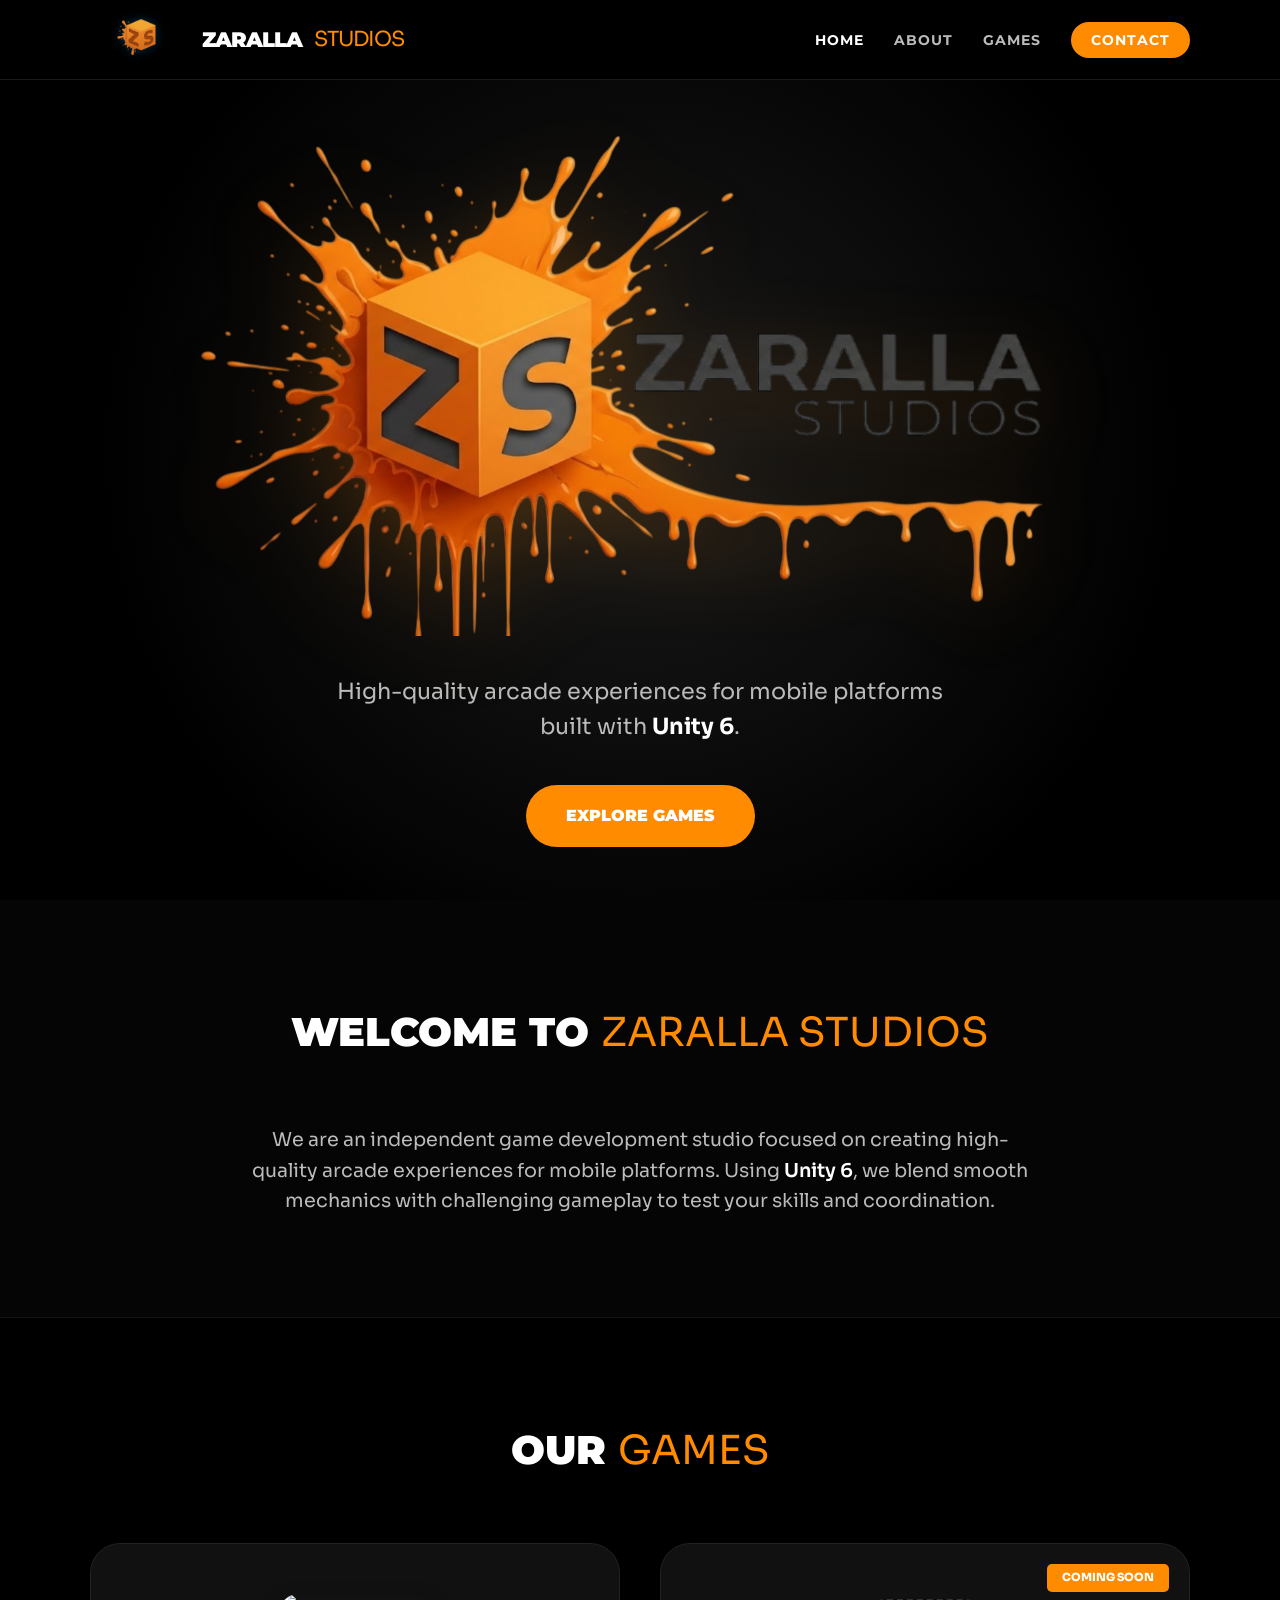
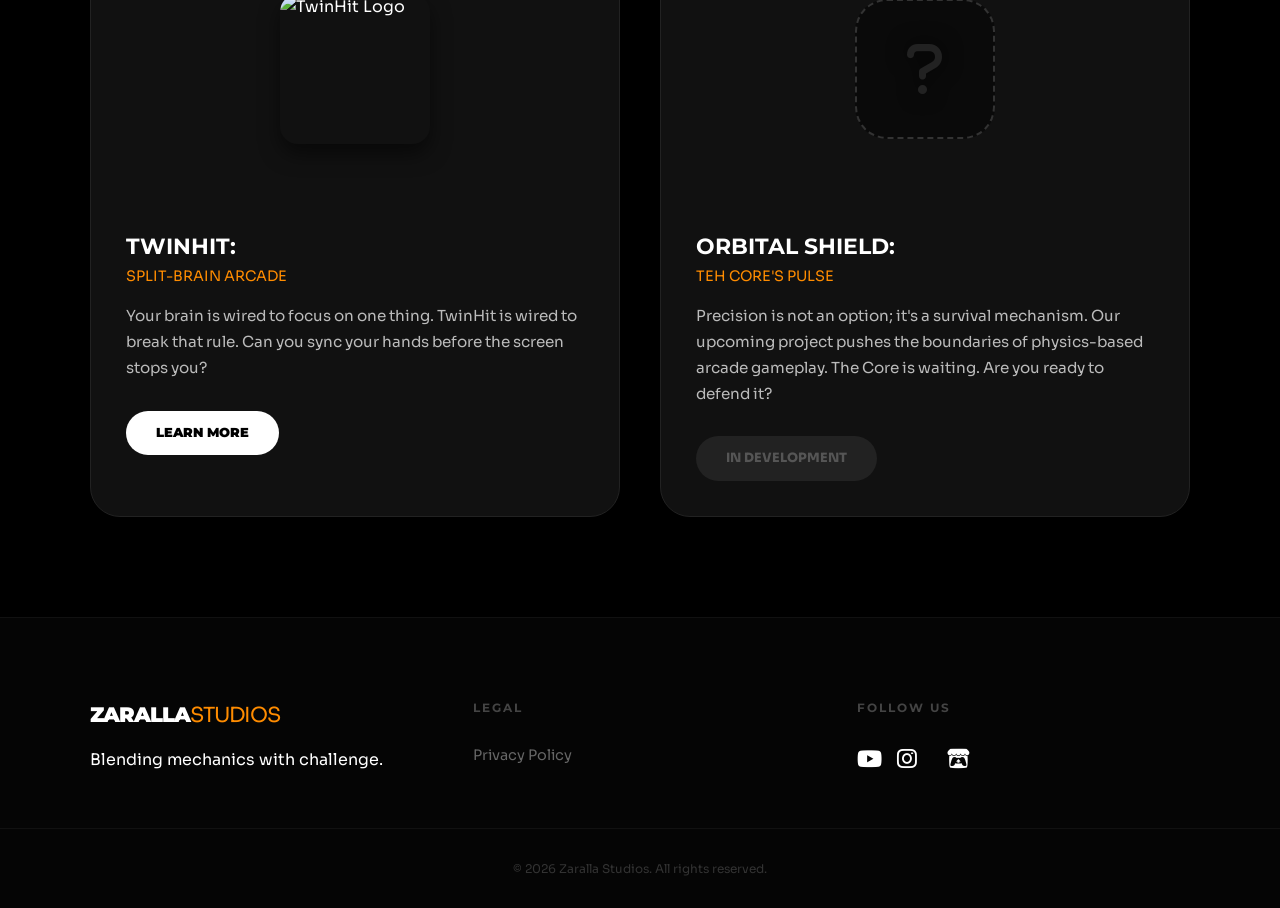
==== index.html @ 18793d9e "Primera version de la web Zaralla Studios" ====
<!doctype html>
<html lang="en">
  <head>
    <meta charset="UTF-8" />
    <meta
      name="viewport"
      content="width=device-width, initial-scale=1.0, maximum-scale=1.0, user-scalable=no"
    />
    <title>Zaralla Studios | Official Site</title>
    <link
      href="https://fonts.googleapis.com/css2?family=Montserrat:wght@700;900&family=Sora:wght@400;600;700&display=swap"
      rel="stylesheet"
    />
    <link
      rel="stylesheet"
      href="https://cdnjs.cloudflare.com/ajax/libs/font-awesome/6.0.0/css/all.min.css"
    />
    <link rel="stylesheet" href="css/style.css" />
  </head>
  <body>
    <!-- NAVBAR -->
    <nav id="navbar">
      <div class="container nav-container">
        <a href="index.html" class="logo">
          <!-- Tu logo aquí -->
          <img
            src="assets/icono_sinFondo1.png"
            alt="Zaralla Studios Logo"
            class="nav-logo-img"
          />
          ZARALLA<span>STUDIOS</span>
        </a>
        <button class="menu-toggle" id="mobile-menu" aria-label="Open Menu">
          <span class="bar"></span>
          <span class="bar"></span>
          <span class="bar"></span>
        </button>
        <ul class="nav-links">
          <li><a href="index.html" class="active">Home</a></li>
          <li><a href="#about">About</a></li>
          <li><a href="games.html">Games</a></li>
          <li>
            <a href="mailto:zarallastudios@gmail.com" class="nav-cta"
              >Contact</a
            >
          </li>
        </ul>
      </div>
    </nav>

    <!-- HERO MINIMALISTA E IMPACTANTE -->
    <header class="hero-minimal">
      <div class="container hero-content">
        <!-- Tu imagen de marca (recuerda que debe ser PNG transparente) -->
        <div class="logo-wrapper">
          <img
            src="assets/encabezado_4096_sinFondo.png"
            alt="Zaralla Studios"
            class="hero-branding-img fade-in"
          />
        </div>

        <p class="hero-tagline fade-in-delayed">
          High-quality arcade experiences for mobile platforms built with
          <strong>Unity 6</strong>.
        </p>

        <div class="hero-btns fade-in-delayed">
          <a href="#games" class="btn-primary">Explore Games</a>
        </div>
      </div>
    </header>

    <!-- SECTION: ABOUT US -->
    <section id="about" class="about-section">
      <div class="container">
        <div class="section-header">
          <h2>Welcome to <span>Zaralla Studios</span></h2>
        </div>
        <div class="about-content">
          <p>
            We are an independent game development studio focused on creating
            high-quality arcade experiences for mobile platforms. Using
            <strong>Unity 6</strong>, we blend smooth mechanics with challenging
            gameplay to test your skills and coordination.
          </p>
        </div>
      </div>
    </section>

    <!-- SECTION: GAMES GRID -->
    <section id="games" class="games-section">
      <div class="container">
        <div class="section-header">
          <h2>Our <span>Games</span></h2>
        </div>

        <div class="games-grid">
          <!-- Card 1: TwinHit -->
          <div class="game-card">
            <div
              class="game-img"
              style="
                background-image: url(&quot;https://via.placeholder.com/600x400/111/00A6FF?text=TwinHit+Banner&quot;);
              "
            >
              <img
                src="assets/twinhit/TwinHit_icon_sinFondo.png"
                alt="TwinHit Logo"
                class="card-game-logo"
              />
            </div>
            <div class="game-info">
              <h3>TwinHit: <span>Split-Brain Arcade</span></h3>
              <p>
                Your brain is wired to focus on one thing. TwinHit is wired to
                break that rule. Can you sync your hands before the screen stops
                you?
              </p>
              <a href="twinhit-details.html" class="btn-card">Learn More</a>
            </div>
          </div>

          <!-- Card 2: Upcoming Project -->
          <div class="game-card upcoming">
            <div
              class="game-img"
              style="
                background-image: url(&quot;https://via.placeholder.com/600x400/050505/333?text=Classified&quot;);
              "
            >
              <div class="coming-soon-badge">Coming Soon</div>
              <div class="mystery-box-card">
                <i class="fas fa-question"></i>
              </div>
            </div>
            <div class="game-info">
              <h3>Orbital Shield: <span>Teh Core's Pulse</span></h3>
              <p>
                Precision is not an option; it's a survival mechanism. Our
                upcoming project pushes the boundaries of physics-based arcade
                gameplay. The Core is waiting. Are you ready to defend it?
              </p>
              <span class="btn-disabled">In Development</span>
            </div>
          </div>
        </div>
      </div>
    </section>

    <!-- FOOTER -->
    <footer class="site-footer">
      <div class="container footer-content">
        <div class="footer-brand">
          <div class="logo">ZARALLA<span>STUDIOS</span></div>
          <p>Blending mechanics with challenge.</p>
        </div>
        <div class="footer-links">
          <h4>Legal</h4>
          <ul>
            <li>
              <a href="privacy-policy.html" target="_blank">Privacy Policy</a>
            </li>
          </ul>
        </div>
        <div class="footer-social">
          <h4>Follow Us</h4>
          <div class="social-icons">
            <a href="https://www.youtube.com/@ZarallaStudios" target="_blank"
              ><i class="fab fa-youtube"></i
            ></a>
            <a href="https://www.instagram.com/zarallastudios/" target="_blank"
              ><i class="fab fa-instagram"></i
            ></a>
            <a href="https://twitter.com/ZarallaStudios" target="_blank"
              ><i class="fab fa-x-twitter"></i
            ></a>
            <a href="https://zarallastudios.itch.io/" target="_blank"
              ><i class="fab fa-itch-io"></i
            ></a>
          </div>
        </div>
      </div>
      <div class="footer-bottom">
        <p>&copy; 2026 Zaralla Studios. All rights reserved.</p>
      </div>
    </footer>

    <script src="js/script.js"></script>
  </body>
</html>
---- css/style.css ----
:root {
  --accent-color: #ff8c00;
  --bg-dark: #000000;
  --card-bg: #111111;
  --text-gray: #bbbbbb;
  --font-heading: "Montserrat", sans-serif;
  --font-main: "Sora", sans-serif;
}

* {
  margin: 0;
  padding: 0;
  box-sizing: border-box;
}
body {
  background-color: var(--bg-dark);
  color: white;
  font-family: var(--font-main);
  line-height: 1.6;
  overflow-x: hidden;
}

h1,
h2,
h3,
h4,
h5,
.logo,
.nav-links a,
.btn-primary,
.btn-secondary-outline,
.btn-card,
.btn-store-big,
.btn-huge {
  font-family: var(--font-heading);
  font-weight: 700;
}

p,
li,
span,
.last-updated {
  font-family: var(--font-main);
  font-weight: 400;
}

strong {
  font-weight: 600;
}

body.menu-open {
  overflow: hidden;
}
.container {
  width: 90%;
  max-width: 1100px;
  margin: 0 auto;
}

/* NAVBAR */
#navbar {
  height: 80px;
  background: rgba(0, 0, 0, 0.95);
  display: flex;
  align-items: center;
  position: fixed;
  width: 100%;
  top: 0;
  z-index: 1000;
  border-bottom: 1px solid #1a1a1a;
}
.nav-container {
  display: flex;
  justify-content: space-between;
  align-items: center;
  width: 100%;
}
/* --- AJUSTE DE LOGO EN NAVBAR --- */
.logo {
  display: flex; /* Para alinear imagen y texto en línea */
  align-items: center; /* Centrado vertical */
  gap: 12px; /* Espacio entre el logo y el nombre del estudio */
  font-family: var(--font-heading);
  font-weight: 900;
  font-size: 1.3rem; /* Ajustado ligeramente para dar espacio al logo */
  text-decoration: none;
  color: white;
  letter-spacing: -1px;
}

.nav-logo-img {
  height: 100px; /* Tamaño ideal para la navbar */
  width: auto;
  border-radius: 8px; /* Opcional: le da un look de "App Icon" estilo Supercell */
  object-fit: contain;
  /* Si tu logo tiene brillo o color, puedes añadir un leve resplandor azul */
  filter: drop-shadow(0 0 5px rgba(0, 166, 255, 0.3));
}

/* Ajuste para móviles (pantallas muy pequeñas) */
@media (max-width: 480px) {
  .logo {
    font-size: 1.1rem; /* Reducimos el texto un poco para que quepa todo */
    gap: 8px;
  }
  .nav-logo-img {
    height: 50px; /* Logo un poco más pequeño en móvil */
  }
}
.logo span {
  color: var(--accent-color);
}
.nav-links {
  display: flex;
  list-style: none;
  gap: 30px;
  align-items: center;
}
.nav-links a {
  text-decoration: none;
  color: var(--text-gray);
  font-weight: 700;
  font-size: 0.85rem;
  text-transform: uppercase;
  letter-spacing: 1px;
}
.nav-links a.active,
.nav-links a:hover {
  color: white;
}
.nav-cta {
  background: var(--accent-color);
  color: white !important;
  padding: 10px 20px;
  border-radius: 50px;
}

/* MENU TOGGLE */
.menu-toggle {
  display: none;
  flex-direction: column;
  gap: 6px;
  background: none;
  border: none;
  cursor: pointer;
  z-index: 1100;
}
.menu-toggle .bar {
  width: 28px;
  height: 3px;
  background: white;
  transition: 0.4s;
}

@media (max-width: 992px) {
  .menu-toggle {
    display: flex;
  }
  .nav-links {
    position: fixed;
    right: -100%;
    top: 0;
    width: 100%;
    height: 100vh;
    background: #000;
    flex-direction: column;
    justify-content: center;
    gap: 40px;
    transition: 0.5s;
  }
  .nav-links.active {
    right: 0;
  }
  .nav-links a {
    font-size: 1.8rem;
  }
  .menu-toggle.is-active .bar:nth-child(2) {
    opacity: 0;
  }
  .menu-toggle.is-active .bar:nth-child(1) {
    transform: translateY(9px) rotate(45deg);
  }
  .menu-toggle.is-active .bar:nth-child(3) {
    transform: translateY(-9px) rotate(-45deg);
  }
}

/* HERO */
.hero {
  height: 85vh;
  background: url("https://images.unsplash.com/photo-1550745165-9bc0b252726f?auto=format&fit=crop&q=80")
    center/cover;
  display: flex;
  align-items: center;
  position: relative;
  text-align: center;
  margin-bottom: 40px;
}
.hero-overlay {
  position: absolute;
  top: 0;
  left: 0;
  width: 100%;
  height: 100%;
  background: radial-gradient(circle, rgba(0, 0, 0, 0.3), rgba(0, 0, 0, 0.9));
}
.hero-content {
  position: relative;
  z-index: 10;
  width: 100%;
}
.hero h1 {
  font-family: var(--font-heading);
  font-size: clamp(2.5rem, 8vw, 4.5rem);
  font-weight: 900;
  margin-bottom: 20px;
}
.hero h1 span {
  color: var(--accent-color);
}
.hero p {
  font-size: 1.2rem;
  color: var(--text-gray);
  max-width: 700px;
  margin: 0 auto 40px;
}
.btn-primary {
  background: var(--accent-color);
  color: white;
  padding: 18px 40px;
  border-radius: 50px;
  text-decoration: none;
  font-weight: 900;
  text-transform: uppercase;
  display: inline-block;
}

/* --- HERO MINIMALISTA --- */
.hero-minimal {
  height: 100vh;
  min-height: 700px;
  background-color: var(--bg-dark);
  /* Un degradado radial sutil para dar profundidad detrás del logo */
  background: radial-gradient(circle at center, #1a1a1a 0%, #000000 70%);
  display: flex;
  align-items: center;
  justify-content: center;
  text-align: center;
  padding-top: 80px; /* Espacio para la navbar */
}

.logo-wrapper {
  margin-bottom: 30px;
  perspective: 1000px;
}

.hero-branding-img {
  width: 95%;
  max-width: 900px; /* Tamaño grande e impactante */
  height: auto;
  /* Sombra naranja sutil para que el logo parezca que flota */
  filter: drop-shadow(0 20px 40px rgba(255, 140, 0, 0.2));
  animation:
    heroEntrance 1.5s ease-out,
    floating 4s ease-in-out infinite;
}

.hero-tagline {
  font-family: var(--font-main);
  font-size: 1.4rem;
  color: var(--text-gray);
  max-width: 650px;
  margin: 0 auto 40px;
  line-height: 1.6;
}

.hero-tagline strong {
  color: white;
  font-weight: 700;
}

/* Animaciones */
@keyframes heroEntrance {
  from {
    opacity: 0;
    transform: scale(0.9) translateY(30px);
  }
  to {
    opacity: 1;
    transform: scale(1) translateY(0);
  }
}

@keyframes floating {
  0%,
  100% {
    transform: translateY(0);
  }
  50% {
    transform: translateY(-15px);
  }
}

/* SECTIONS COMMON */
section {
  padding: 100px 0;
  border-bottom: 1px solid #111;
}
.section-header {
  text-align: center;
  margin-bottom: 60px;
}
.section-header h2 {
  font-family: var(--font-heading);
  font-size: 2.5rem;
  text-transform: uppercase;
  font-weight: 900;
}
.section-header h2 span {
  color: var(--accent-color);
}

/* ABOUT */
.about-section {
  background: #050505;
  text-align: center;
}
.about-content {
  max-width: 800px;
  margin: 0 auto;
  font-size: 1.2rem;
  color: var(--text-gray);
}
.about-content strong {
  color: white;
}

/* GAMES GRID */
.games-grid {
  display: grid;
  grid-template-columns: repeat(auto-fit, minmax(320px, 1fr));
  gap: 40px;
}
.game-card {
  background: var(--card-bg);
  border-radius: 30px;
  overflow: hidden;
  transition: 0.3s;
  border: 1px solid #222;
}
.game-card:hover {
  transform: translateY(-10px);
  border-color: var(--accent-color);
}
.game-img {
  height: 250px;
  background-size: cover;
  background-position: center;
  position: relative;
  display: flex;
  align-items: center;
  justify-content: center;
}
.card-game-logo {
  width: 150px;
  height: 150px;
  border-radius: 18px;
  position: relative;
  z-index: 5;
  box-shadow: 0 10px 20px rgba(0, 0, 0, 0.5);
}

@media (max-width: 768px) {
  .card-game-logo {
    width: 110px; /* Un poco más pequeño en móviles */
    height: 110px;
  }
  .game-img {
    height: 220px;
  }
}

.game-info {
  padding: 35px;
}
.game-info h3 {
  font-family: var(--font-heading);
  font-size: 1.4rem;
  margin-bottom: 15px;
  text-transform: uppercase;
}
.game-info h3 span {
  color: var(--accent-color);
  display: block;
  font-size: 0.9rem;
}
.game-info p {
  color: var(--text-gray);
  font-size: 0.95rem;
  margin-bottom: 30px;
  line-height: 1.7;
}

.btn-card {
  display: inline-block;
  padding: 12px 30px;
  background: white;
  color: black;
  text-decoration: none;
  border-radius: 50px;
  font-weight: 900;
  font-size: 0.8rem;
  text-transform: uppercase;
}
.btn-disabled {
  display: inline-block;
  padding: 12px 30px;
  background: #222;
  color: #555;
  border-radius: 50px;
  font-weight: 900;
  font-size: 0.8rem;
  text-transform: uppercase;
}

.coming-soon-badge {
  position: absolute;
  top: 20px;
  right: 20px;
  background: var(--accent-color);
  color: white;
  padding: 5px 15px;
  border-radius: 5px;
  font-weight: 900;
  font-size: 0.7rem;
  text-transform: uppercase;
  z-index: 6;
}

/* --- MYSTERY BOX PARA LAS TARJETAS DEL INDEX --- */

.mystery-box-card {
  width: 140px; /* Mismo tamaño que el logo de TwinHit */
  height: 140px;
  background: #0a0a0a; /* Fondo muy oscuro */
  border: 2px dashed #333; /* Borde discontinuo misterioso */
  border-radius: 32px; /* Mismo redondeo que los logos */
  display: flex;
  align-items: center;
  justify-content: center;
  font-size: 3.5rem; /* Tamaño del signo de interrogación */
  color: #222; /* Color gris oscuro inicial */
  position: relative;
  z-index: 5;
  transition: all 0.4s cubic-bezier(0.175, 0.885, 0.32, 1.275);
}

/* Efecto cuando pasas el ratón por la tarjeta */
.game-card:hover .mystery-box-card {
  border-color: var(--accent-color); /* El borde se vuelve naranja */
  color: var(--accent-color); /* El signo ? se vuelve naranja */
  transform: scale(1.1) rotate(-5deg); /* Se infla y gira un poco */
  box-shadow: 0 0 30px rgba(255, 140, 0, 0.2); /* Brillo naranja sutil */
  background: #111;
}

/* Ajuste para que el signo de interrogación brille un poco */
.mystery-box-card i {
  filter: drop-shadow(0 0 10px rgba(0, 0, 0, 0.8));
}

/* FOOTER */
.site-footer {
  background: #050505;
  padding: 80px 0 30px;
}
.footer-content {
  display: grid;
  grid-template-columns: repeat(auto-fit, minmax(200px, 1fr));
  gap: 50px;
  margin-bottom: 50px;
}
.footer-brand .logo {
  margin-bottom: 15px;
  display: block;
}
.footer-links h4,
.footer-social h4 {
  font-family: var(--font-heading);
  font-size: 0.75rem;
  text-transform: uppercase;
  letter-spacing: 2px;
  margin-bottom: 25px;
  color: #444;
}
.footer-links ul {
  list-style: none;
}
.footer-links a {
  color: #666;
  text-decoration: none;
  font-size: 0.9rem;
  transition: 0.3s;
}
.footer-links a:hover {
  color: white;
}
.social-icons {
  display: flex;
  gap: 15px;
}
.social-icons a {
  color: #fff;
  font-size: 1.4rem;
  transition: 0.3s;
}
.social-icons a:hover {
  color: var(--accent-color);
  transform: translateY(-5px);
}
.footer-bottom {
  text-align: center;
  border-top: 1px solid #111;
  padding-top: 30px;
  color: #333;
  font-size: 0.75rem;
}

@media (max-width: 768px) {
  section {
    padding: 60px 0;
  }
  .games-grid {
    grid-template-columns: 1fr;
  }
}

/* --- GAMES PAGE SPECIFIC --- */

.page-header {
  padding: 150px 0 60px;
  text-align: center;
  background: linear-gradient(to bottom, #0a0a0a, #000);
}

.page-header h1 {
  font-family: var(--font-heading);
  font-size: clamp(3rem, 10vw, 5rem);
  font-weight: 900;
}

.page-header h1 span {
  color: var(--accent-color);
}

.game-showcase {
  padding: 100px 0;
  border-bottom: 1px solid #111;
  overflow: hidden;
}

.showcase-flex {
  display: flex;
  align-items: center;
  gap: 80px;
}

.showcase-flex.reverse {
  flex-direction: row-reverse;
}

.showcase-text {
  flex: 1;
}

.showcase-img {
  flex: 1;
  display: flex;
  justify-content: center;
}

.main-game-img {
  width: 100%;
  max-width: 400px;
  border-radius: 40px;
  box-shadow: 0 30px 60px rgba(0, 166, 255, 0.2);
  transform: rotate(-2deg);
  transition: 0.5s ease;
}

.main-game-img:hover {
  transform: rotate(0deg) scale(1.02);
}

.showcase-logo {
  width: 80px;
  border-radius: 20px;
  margin-bottom: 25px;
}

.showcase-text h2 {
  font-family: var(--font-heading);
  font-size: 2.5rem;
  line-height: 1.2;
  margin-bottom: 20px;
}

.showcase-text h2 span {
  color: var(--accent-color);
  display: block;
  font-size: 1.2rem;
  margin-top: 5px;
}

.showcase-text p {
  color: var(--text-gray);
  font-size: 1.1rem;
  margin-bottom: 30px;
}

.game-highlights {
  display: flex;
  flex-wrap: wrap;
  gap: 20px;
  margin-bottom: 40px;
}

.highlight {
  background: #111;
  padding: 10px 20px;
  border-radius: 10px;
  display: flex;
  align-items: center;
  gap: 10px;
  font-weight: 700;
  font-size: 0.8rem;
  border: 1px solid #222;
}

.highlight i {
  color: var(--accent-color);
}

/* Buttons */
.showcase-btns {
  display: flex;
  gap: 15px;
}

.btn-store {
  background: #fff;
  color: #000;
  padding: 15px 30px;
  border-radius: 50px;
  text-decoration: none;
  font-weight: 900;
  display: flex;
  align-items: center;
  gap: 10px;
  transition: 0.3s;
}

.btn-store:hover {
  background: var(--accent-color);
  color: #fff;
}

/* Upcoming Section Styling */
.upcoming-showcase {
  background: #050505;
}

.status-badge {
  display: inline-block;
  background: #222;
  color: var(--accent-color);
  padding: 5px 15px;
  border-radius: 5px;
  font-weight: 900;
  font-size: 0.7rem;
  text-transform: uppercase;
  margin-bottom: 20px;
  letter-spacing: 1px;
}

.mystery-box {
  width: 300px;
  height: 400px;
  background: #111;
  border: 2px dashed #333;
  border-radius: 30px;
  display: flex;
  align-items: center;
  justify-content: center;
  font-size: 5rem;
  color: #222;
}

.mystery-text {
  font-style: italic;
  opacity: 0.7;
}

/* RESPONSIVE */

@media (max-width: 992px) {
  .showcase-flex,
  .showcase-flex.reverse {
    flex-direction: column;
    text-align: center;
    gap: 50px;
  }

  .game-highlights {
    justify-content: center;
  }

  .showcase-btns {
    justify-content: center;
    flex-direction: column;
  }

  .main-game-img {
    max-width: 300px;
  }
}

/* --- TWINHIT DETAILS SPECIFIC --- */

.detail-hero {
  padding: 180px 0 80px;
  background: radial-gradient(circle at center, #111 0%, #000 100%);
  text-align: center;
}

.game-category {
  color: var(--accent-color);
  text-transform: uppercase;
  font-weight: 900;
  letter-spacing: 3px;
  font-size: 0.8rem;
}

.detail-hero h1 {
  font-family: var(--font-heading);
  font-size: clamp(2.5rem, 8vw, 4rem);
  margin: 15px 0;
}

.detail-hero h1 span {
  color: var(--accent-color);
}

/* Video Wrapper (Mantener 16:9) */
.video-section {
  padding-bottom: 100px;
}

.video-wrapper {
  position: relative;
  padding-bottom: 56.25%; /* 16:9 ratio */
  height: 0;
  overflow: hidden;
  max-width: 900px;
  margin: 0 auto;
  border-radius: 20px;
  box-shadow: 0 0 50px rgba(0, 166, 255, 0.3);
  background: #111;
}

.video-wrapper iframe {
  position: absolute;
  top: 0;
  left: 0;
  width: 100%;
  height: 100%;
}

/* Mechanics Grid */
.detail-grid {
  display: grid;
  grid-template-columns: 1fr 1fr;
  gap: 80px;
  align-items: center;
}

.feature-bullet {
  display: flex;
  gap: 20px;
  margin-top: 30px;
}

.feature-bullet i {
  color: var(--accent-color);
  font-size: 1.5rem;
  margin-top: 5px;
}

.feature-bullet h4 {
  font-family: var(--font-heading);
  margin-bottom: 5px;
  font-size: 1.1rem;
}

.img-responsive {
  width: 100%;
  max-width: 350px;
  margin: 0 auto;
  display: block;
  border-radius: 20px;
}

/* Gallery Grid */
.screenshots-grid {
  display: grid;
  grid-template-columns: repeat(auto-fit, minmax(250px, 1fr));
  gap: 20px;
}

.screenshots-grid img {
  width: 100%;
  border-radius: 15px;
  border: 2px solid #222;
  transition: 0.3s;
}

.screenshots-grid img:hover {
  border-color: var(--accent-color);
  transform: scale(1.02);
}

/* CTA Section */
.final-cta-section {
  background: linear-gradient(to top, #0a0a0a, #000);
  text-align: center;
  padding: 120px 0;
}

.store-btns-row {
  display: flex;
  justify-content: center;
  gap: 20px;
  margin-top: 40px;
}

.btn-store-big {
  background: #fff;
  color: #000;
  padding: 18px 35px;
  border-radius: 50px;
  text-decoration: none;
  font-weight: 900;
  font-family: var(--font-heading);
  display: flex;
  align-items: center;
  gap: 15px;
  transition: 0.3s;
}

.btn-store-big:hover {
  background: var(--accent-color);
  color: #fff;
  transform: translateY(-5px);
}

/* RESPONSIVE */
@media (max-width: 992px) {
  .detail-grid {
    grid-template-columns: 1fr;
    text-align: center;
  }

  .feature-bullet {
    flex-direction: column;
    align-items: center;
    text-align: center;
  }

  .store-btns-row {
    flex-direction: column;
    align-items: center;
  }

  .btn-store-big {
    width: 280px;
    justify-content: center;
  }
}

/* --- PRIVACY POLICY SPECIFIC --- */

.policy-header {
  padding: 180px 0 60px;
  background: linear-gradient(to bottom, #0a0a0a, #000);
  text-align: center;
}

.last-updated {
  color: var(--accent-color);
  font-size: 0.9rem;
  margin-top: 10px;
  font-weight: 700;
}

.container-narrow {
  max-width: 800px;
}

.policy-content {
  padding-bottom: 100px;
}

.policy-text h2 {
  font-family: var(--font-heading);
  font-size: 1.5rem;
  color: white;
  margin: 40px 0 20px;
  text-transform: uppercase;
  border-left: 4px solid var(--accent-color);
  padding-left: 15px;
}

.policy-text p {
  color: var(--text-gray);
  line-height: 1.8;
  margin-bottom: 20px;
}

.policy-list {
  list-style: none;
  margin-bottom: 30px;
}

.policy-list li {
  color: var(--text-gray);
  margin-bottom: 10px;
  padding-left: 20px;
  position: relative;
}

.policy-list li::before {
  content: "•";
  color: var(--accent-color);
  position: absolute;
  left: 0;
  font-weight: bold;
}

/* Steps and Links Boxes */
.steps-box {
  background: #111;
  padding: 30px;
  border-radius: 15px;
  margin: 20px 0;
  border: 1px solid #222;
}

.steps-box ol {
  margin-left: 20px;
  color: #ddd;
}

.steps-box li {
  margin-bottom: 15px;
}

.policy-links-grid {
  display: grid;
  grid-template-columns: 1fr 1fr;
  gap: 20px;
  margin: 20px 0;
}

.policy-link-box {
  background: #1a1a1a;
  color: white;
  text-decoration: none;
  padding: 15px;
  border-radius: 10px;
  text-align: center;
  font-weight: 700;
  font-size: 0.85rem;
  transition: 0.3s;
  display: flex;
  align-items: center;
  justify-content: center;
  gap: 10px;
}

.policy-link-box:hover {
  background: var(--accent-color);
  color: white;
}

.email-link {
  color: var(--accent-color);
  text-decoration: none;
  font-weight: 900;
  font-size: 1.2rem;
}

/* Responsive Policy */
@media (max-width: 768px) {
  .policy-links-grid {
    grid-template-columns: 1fr;
  }
  .policy-header h1 {
    font-size: 2rem;
  }
}
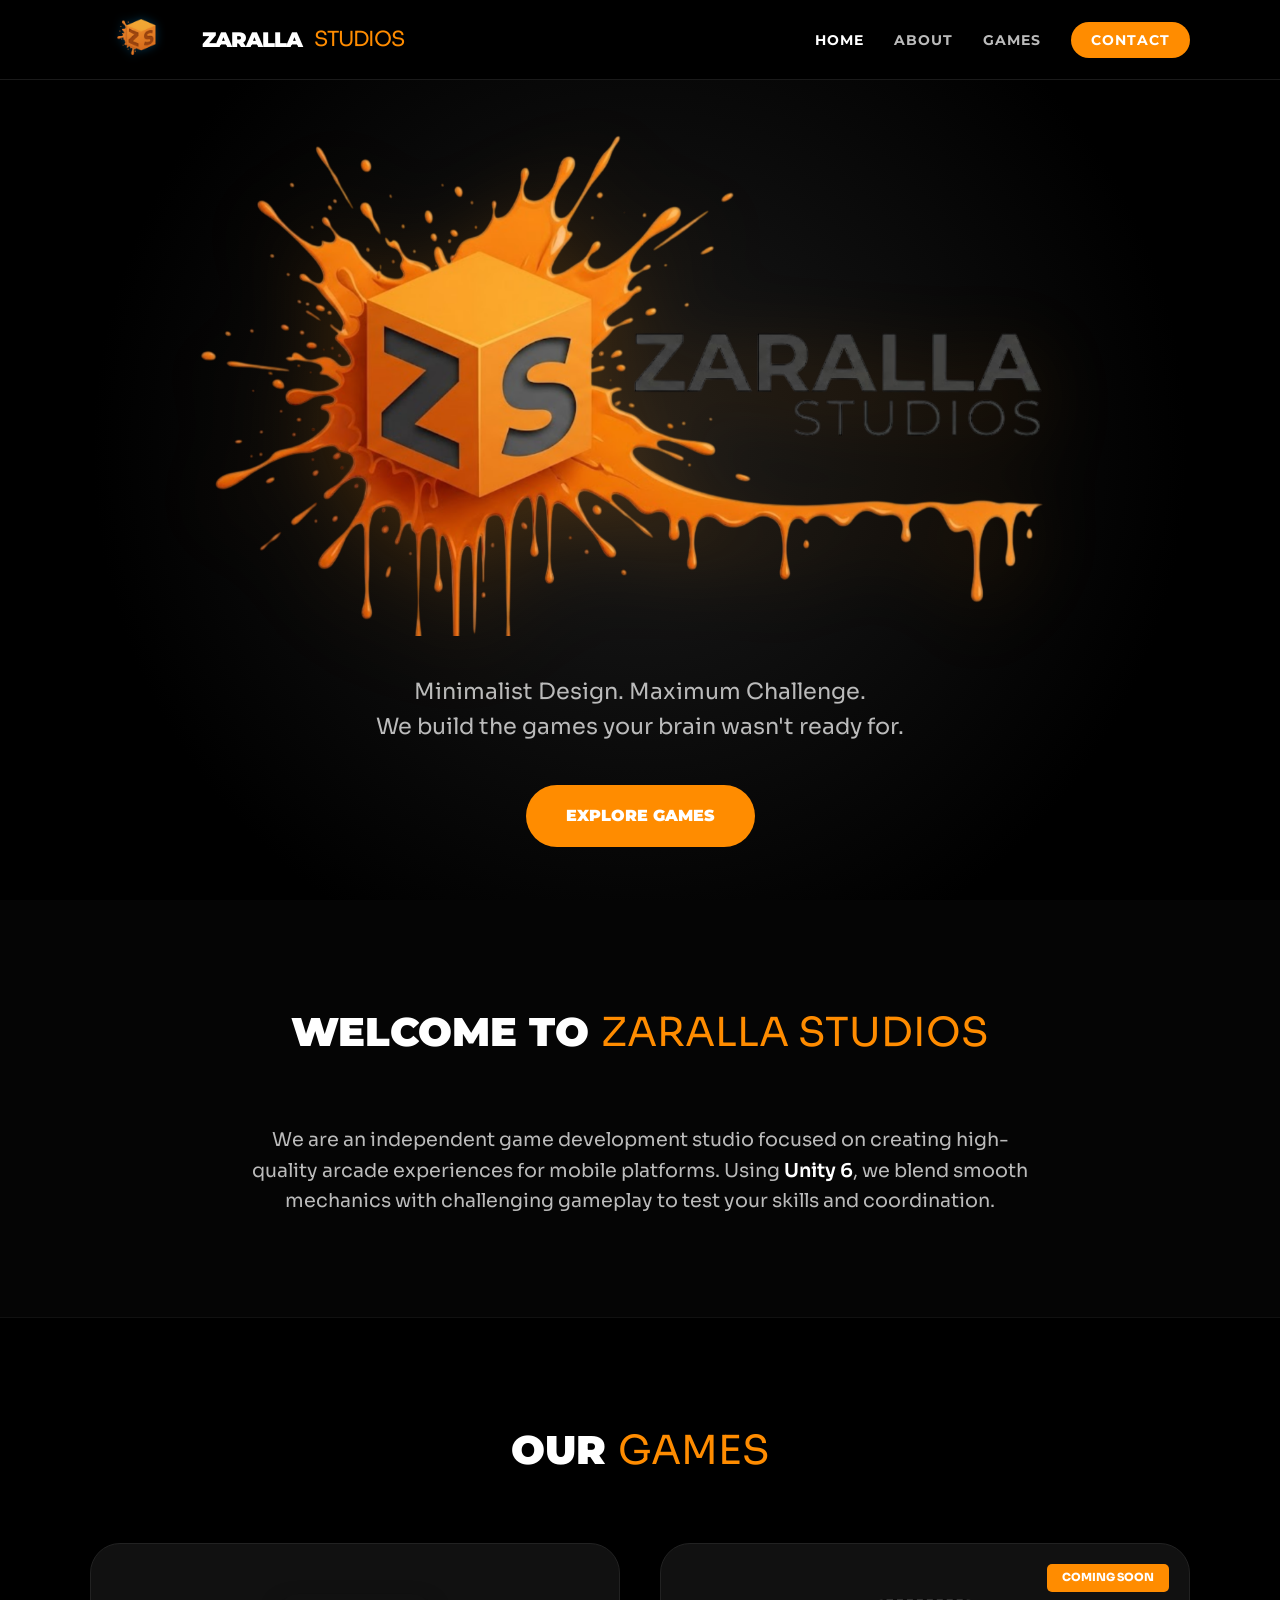
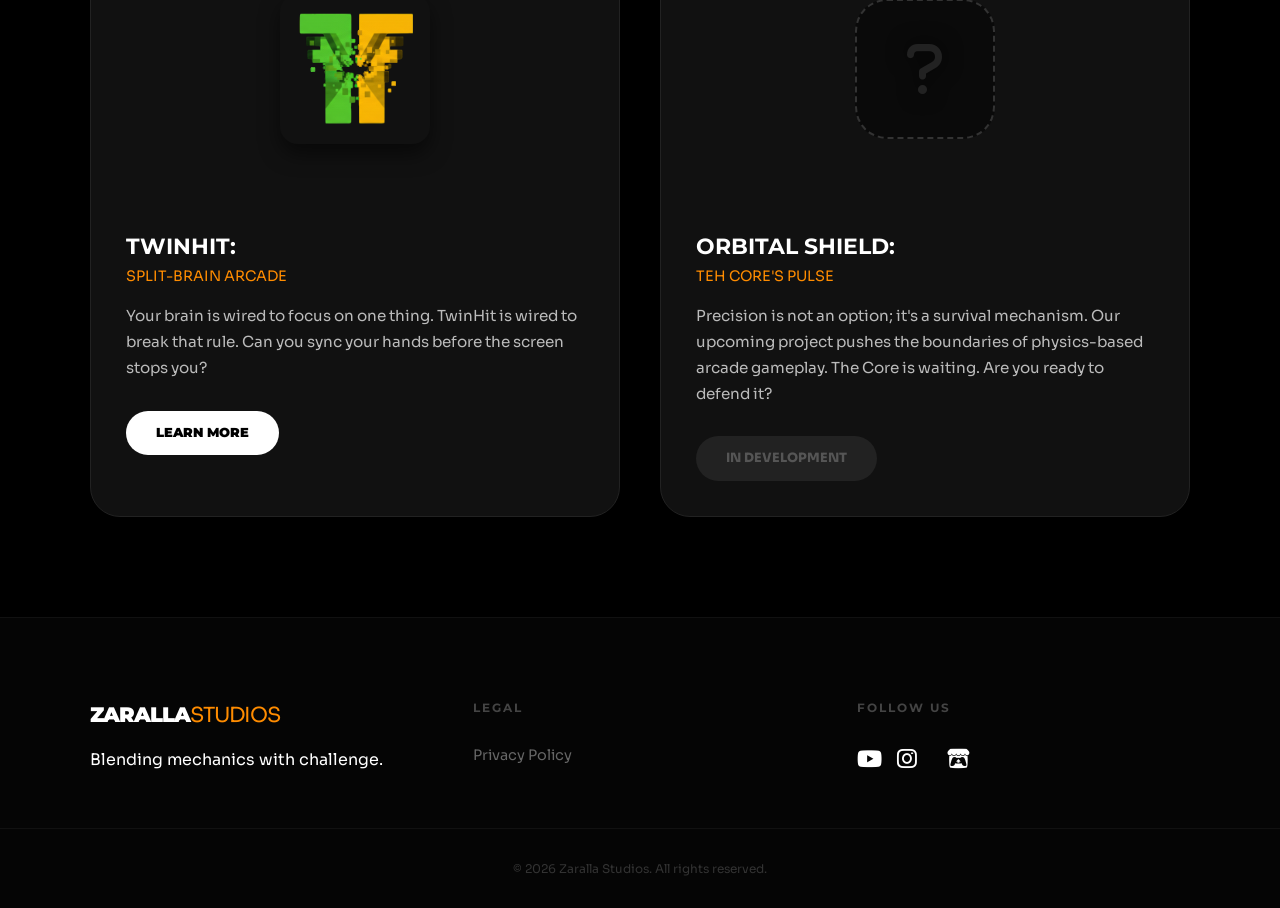
==== commit de8918c3: "Update hero section" ====
--- a/index.html
+++ b/index.html
@@ -61,8 +61,8 @@
         </div>
 
         <p class="hero-tagline fade-in-delayed">
-          High-quality arcade experiences for mobile platforms built with
-          <strong>Unity 6</strong>.
+          Minimalist Design. Maximum Challenge.<br />
+          We build the games your brain wasn't ready for.
         </p>
 
         <div class="hero-btns fade-in-delayed">
@@ -189,3 +189,4 @@
     <script src="js/script.js"></script>
   </body>
 </html>
+
